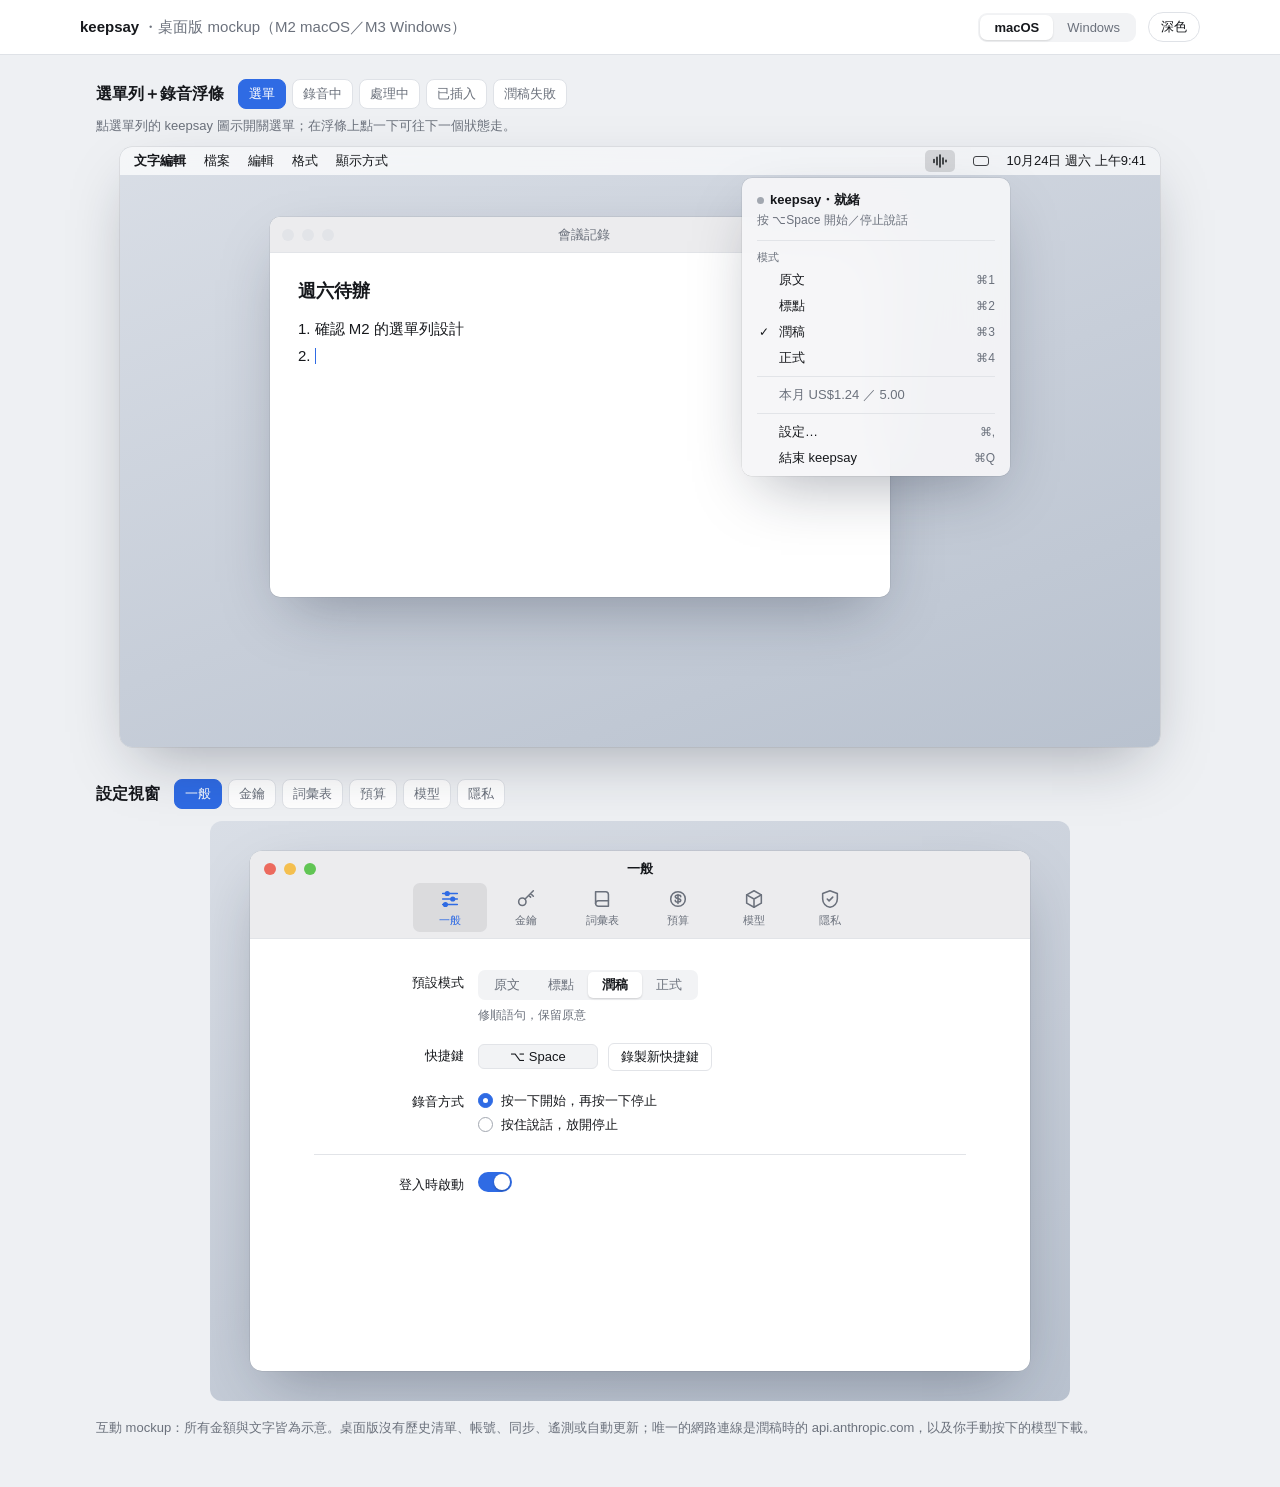
==== docs/mockups/desktop.html @ df668c46 "Add iOS and desktop UI mockups for UX review Self-contained HTML mockups (inline CSS/JS, no external" ====
<!doctype html>
<html lang="zh-Hant-TW">
<head>
<meta charset="utf-8">
<meta name="viewport" content="width=device-width, initial-scale=1">
<title>keepsay Desktop Mockup</title>
<style>
:root {
  --bg: #eef0f3;
  --chrome: #ffffff;
  --chrome-line: #dfe2e7;
  --text: #16181c;
  --muted: #6b717c;
  --faint: #a2a7b0;
  --accent: #2f6be4;
  --accent-soft: #e6eefc;
  --accent-ink: #ffffff;
  --wall: linear-gradient(160deg, #d9dee6 0%, #c7ced9 55%, #b9c2cf 100%);
  --win: #ffffff;
  --win-side: #f3f4f6;
  --win-bar: #ececee;
  --line: #e2e4e8;
  --field: #f2f3f5;
  --menu: rgba(246, 246, 248, .92);
  --hud: rgba(28, 28, 31, .86);
  --hud-ink: #ffffff;
  --shadow: 0 24px 60px -18px rgba(20, 30, 50, .35), 0 0 0 .5px rgba(0,0,0,.12);
  --taskbar: rgba(238, 240, 244, .92);
  color-scheme: light;
}
@media (prefers-color-scheme: dark) {
  :root:not([data-theme="light"]) {
    --bg: #0f1013; --chrome: #17181c; --chrome-line: #2a2c31; --text: #f1f2f4; --muted: #9298a2; --faint: #61666f;
    --accent: #5b8cf5; --accent-soft: #1c2a47; --accent-ink: #ffffff;
    --wall: linear-gradient(160deg, #2a2f38 0%, #1f232a 55%, #181b21 100%);
    --win: #1f2024; --win-side: #26272b; --win-bar: #2a2b30; --line: #34363c; --field: #2b2d32;
    --menu: rgba(40, 41, 46, .92); --hud: rgba(40, 41, 46, .9); --hud-ink: #ffffff;
    --shadow: 0 24px 60px -18px rgba(0,0,0,.8), 0 0 0 .5px rgba(255,255,255,.1);
    --taskbar: rgba(32, 33, 37, .92); color-scheme: dark;
  }
}
:root[data-theme="dark"] {
  --bg: #0f1013; --chrome: #17181c; --chrome-line: #2a2c31; --text: #f1f2f4; --muted: #9298a2; --faint: #61666f;
  --accent: #5b8cf5; --accent-soft: #1c2a47; --accent-ink: #ffffff;
  --wall: linear-gradient(160deg, #2a2f38 0%, #1f232a 55%, #181b21 100%);
  --win: #1f2024; --win-side: #26272b; --win-bar: #2a2b30; --line: #34363c; --field: #2b2d32;
  --menu: rgba(40, 41, 46, .92); --hud: rgba(40, 41, 46, .9); --hud-ink: #ffffff;
  --shadow: 0 24px 60px -18px rgba(0,0,0,.8), 0 0 0 .5px rgba(255,255,255,.1);
  --taskbar: rgba(32, 33, 37, .92); color-scheme: dark;
}
* { box-sizing: border-box; }
html, body { margin: 0; }
body {
  background: var(--bg); color: var(--text); overflow-x: hidden;
  font-family: -apple-system, BlinkMacSystemFont, "SF Pro Text", "PingFang TC", "Segoe UI Variable", "Segoe UI", "Microsoft JhengHei", "Noto Sans TC", sans-serif;
  -webkit-font-smoothing: antialiased;
}
button { font: inherit; color: inherit; cursor: pointer; }
input { font: inherit; color: inherit; }
.win-font, .win-font button, .win-font input { font-family: "Segoe UI Variable", "Segoe UI", "Microsoft JhengHei", "Noto Sans TC", system-ui, sans-serif; }

/* ---------- page chrome ---------- */
.pagebar { position: sticky; top: 0; z-index: 50; background: var(--chrome); border-bottom: 1px solid var(--chrome-line); padding: 12px 16px; }
.pagebar-top { display: flex; align-items: center; gap: 12px; max-width: 1120px; margin: 0 auto; }
.pagebar h1 { font-size: 15px; font-weight: 600; margin: 0; flex: 1; min-width: 0; }
.pagebar h1 span { color: var(--muted); font-weight: 400; }
@media (max-width: 640px) { .pagebar h1 span { display: none; } }
.pill-btn { border: 1px solid var(--chrome-line); background: transparent; border-radius: 999px; padding: 5px 12px; font-size: 13px; white-space: nowrap; }
.tabs { display: inline-flex; background: var(--field); border-radius: 9px; padding: 2px; }
.tabs button { border: 0; background: transparent; border-radius: 7px; padding: 5px 14px; font-size: 13px; color: var(--muted); }
.tabs button.on { background: var(--chrome); color: var(--text); font-weight: 600; box-shadow: 0 1px 2px rgba(0,0,0,.12); }

.section { max-width: 1120px; margin: 0 auto; padding: 24px 16px 8px; }
.sec-head { display: flex; flex-wrap: wrap; align-items: center; gap: 8px 14px; margin-bottom: 12px; }
.sec-head h2 { font-size: 16px; margin: 0; font-weight: 600; }
.sec-head p { margin: 0; color: var(--muted); font-size: 13px; flex-basis: 100%; }
.switcher { display: flex; flex-wrap: wrap; gap: 6px; }
.switcher button { border: 1px solid var(--chrome-line); background: var(--chrome); border-radius: 8px; padding: 5px 10px; font-size: 13px; color: var(--muted); }
.switcher button.on { background: var(--accent); border-color: var(--accent); color: var(--accent-ink); }

.fit { position: relative; margin: 0 auto; }
.fit > .frame { position: absolute; top: 0; left: 0; transform-origin: top left; border-radius: 12px; overflow: hidden; }
.platform { display: none; }
.platform.on { display: block; }
.footnote { max-width: 1120px; margin: 8px auto 48px; padding: 0 16px; color: var(--muted); font-size: 13px; line-height: 1.7; }

/* ---------- desktop scene ---------- */
.scene { width: 1040px; height: 600px; background: var(--wall); position: relative; box-shadow: var(--shadow); }
.menubar {
  height: 28px; display: flex; align-items: center; padding: 0 14px; gap: 18px; font-size: 13px;
  background: color-mix(in srgb, var(--win) 72%, transparent); backdrop-filter: blur(20px);
}
.menubar b { font-weight: 600; }
.menubar .spacer { flex: 1; }
.mb-icon { display: grid; place-items: center; width: 30px; height: 22px; border-radius: 5px; border: 0; background: transparent; padding: 0; }
.mb-icon.on { background: color-mix(in srgb, var(--text) 14%, transparent); }
.mb-icon.live, .tray .ti.live { color: var(--accent); }
.mb-icon svg { width: 18px; height: 18px; }
.mb-glyph { width: 16px; height: 10px; border: 1.5px solid var(--text); border-radius: 3px; opacity: .8; }

.appwin {
  position: absolute; background: var(--win); border-radius: 10px; box-shadow: var(--shadow); overflow: hidden;
}
.titlebar { height: 36px; display: flex; align-items: center; padding: 0 12px; gap: 8px; background: var(--win-bar); font-size: 13px; color: var(--muted); border-bottom: 1px solid var(--line); }
.lights { display: flex; gap: 8px; }
.lights i { width: 12px; height: 12px; border-radius: 6px; background: var(--line); display: block; }
.doc { padding: 22px 28px; font-size: 15px; line-height: 1.8; }
.doc h4 { margin: 0 0 8px; font-size: 18px; }
.ins { background: var(--accent-soft); border-radius: 3px; transition: background 1.5s; }
.caret { display: inline-block; width: 1.5px; height: 1.1em; background: var(--accent); vertical-align: -3px; animation: blink 1s steps(1) infinite; }
@keyframes blink { 50% { opacity: 0; } }

.menu {
  position: absolute; width: 268px; background: var(--menu); backdrop-filter: blur(30px); border-radius: 10px; padding: 5px;
  box-shadow: var(--shadow); font-size: 13px; z-index: 5;
}
.menu .mi { display: flex; align-items: center; gap: 8px; padding: 0 10px; height: 26px; border-radius: 5px; border: 0; background: transparent; width: 100%; text-align: left; font-size: 13px; }
.menu button.mi:hover { background: var(--accent); color: var(--accent-ink); }
.menu button.mi:hover .kbd, .menu button.mi:hover .check { color: var(--accent-ink); }
.menu .mi .grow { flex: 1; }
.menu .kbd { color: var(--muted); font-size: 12px; }
.menu .check { width: 14px; color: var(--text); font-size: 12px; text-align: center; }
.menu .sep { height: 1px; background: var(--line); margin: 5px 10px; }
.menu .head { padding: 8px 10px 6px; }
.menu .head .t { font-weight: 600; font-size: 13px; display: flex; align-items: center; gap: 6px; }
.menu .head .s { color: var(--muted); font-size: 12px; margin-top: 3px; }
.menu .label { color: var(--muted); font-size: 11px; padding: 4px 10px 2px; }
.dot { width: 7px; height: 7px; border-radius: 4px; background: var(--faint); display: inline-block; }
.dot.on { background: var(--accent); }
.menu .muted { color: var(--muted); }

/* HUD overlay */
.hud {
  position: absolute; left: 50%; transform: translateX(-50%); display: flex; align-items: center; gap: 12px;
  background: var(--hud); color: var(--hud-ink); backdrop-filter: blur(24px); height: 48px; padding: 0 20px 0 16px;
  border-radius: 24px; font-size: 14px; white-space: nowrap; box-shadow: 0 12px 30px -8px rgba(0,0,0,.45); z-index: 6;
}
.hud.win { border-radius: 8px; height: 52px; background: var(--menu); color: var(--text); border: 1px solid var(--line); }
.hud .bars { display: flex; gap: 3px; align-items: center; height: 22px; }
.hud .bars i { width: 3px; border-radius: 2px; background: var(--accent); height: 6px; transition: height .09s; }
.hud .t { font-variant-numeric: tabular-nums; opacity: .75; }
.hud .k { font-size: 12px; opacity: .6; border-left: 1px solid currentColor; padding-left: 12px; margin-left: 2px; border-color: color-mix(in srgb, currentColor 30%, transparent); }
.spin { width: 16px; height: 16px; border-radius: 50%; border: 2px solid color-mix(in srgb, currentColor 25%, transparent); border-top-color: var(--accent); animation: spin .8s linear infinite; }
@keyframes spin { to { transform: rotate(360deg); } }
.okc { width: 20px; height: 20px; border-radius: 10px; background: var(--accent); color: #fff; display: grid; place-items: center; }
.okc svg { width: 12px; height: 12px; }
.okc.warn { background: #8a8f98; }
.recdot { width: 10px; height: 10px; border-radius: 5px; background: var(--accent); animation: pulse 1.2s infinite; }
@keyframes pulse { 50% { opacity: .35; } }

/* Windows taskbar */
.taskbar {
  position: absolute; left: 0; right: 0; bottom: 0; height: 48px; background: var(--taskbar); backdrop-filter: blur(30px);
  border-top: 1px solid var(--line); display: flex; align-items: center; padding: 0 10px; font-size: 12px;
}
.tb-center { position: absolute; left: 50%; transform: translateX(-50%); display: flex; gap: 6px; }
.tb-center i { width: 36px; height: 36px; border-radius: 6px; display: grid; place-items: center; }
.tb-center i::after { content: ""; width: 22px; height: 22px; border-radius: 5px; background: color-mix(in srgb, var(--text) 18%, transparent); }
.tb-center i.active { background: color-mix(in srgb, var(--text) 7%, transparent); }
.tray { margin-left: auto; display: flex; align-items: center; gap: 2px; }
.tray .ti { height: 36px; min-width: 30px; padding: 0 6px; border-radius: 5px; display: grid; place-items: center; border: 0; background: transparent; }
.tray .ti.on { background: color-mix(in srgb, var(--text) 9%, transparent); }
.tray .ti svg { width: 16px; height: 16px; }
.tray .clock { text-align: right; line-height: 1.35; padding: 0 8px; font-size: 12px; }
.menu.win { border-radius: 8px; padding: 4px; border: 1px solid var(--line); width: 272px; }
.menu.win .mi { height: 32px; border-radius: 4px; padding: 0 12px; }
.menu.win button.mi:hover { background: color-mix(in srgb, var(--text) 7%, transparent); color: var(--text); }
.menu.win button.mi:hover .kbd { color: var(--muted); }
.menu.win button.mi:hover .check { color: var(--text); }

/* ---------- settings windows ---------- */
.backdrop { width: 860px; height: 580px; background: var(--wall); position: relative; display: grid; place-items: center; }
.setwin { width: 780px; height: 520px; background: var(--win); border-radius: 12px; box-shadow: var(--shadow); overflow: hidden; display: flex; flex-direction: column; position: relative; }
.mac-toolbar { background: var(--win-bar); border-bottom: 1px solid var(--line); padding: 10px 14px 6px; }
.mac-toolbar .top { display: flex; align-items: center; height: 16px; }
.mac-toolbar .top .ttl { flex: 1; text-align: center; font-size: 13px; font-weight: 600; margin-right: 52px; }
.mac-tabs { display: flex; justify-content: center; gap: 2px; margin-top: 6px; }
.mac-tabs button { border: 0; background: transparent; border-radius: 7px; width: 74px; padding: 5px 0 4px; display: flex; flex-direction: column; align-items: center; gap: 3px; font-size: 11px; color: var(--muted); }
.mac-tabs button svg { width: 22px; height: 22px; }
.mac-tabs button.on { background: color-mix(in srgb, var(--text) 8%, transparent); color: var(--accent); }
.pane { flex: 1; overflow: auto; padding: 22px 64px 24px; font-size: 13px; }
.form-row { display: grid; grid-template-columns: 150px 1fr; gap: 14px; align-items: start; padding: 9px 0; }
.form-row > .lbl { text-align: right; color: var(--text); padding-top: 4px; }
.form-row .help { color: var(--muted); font-size: 12px; margin-top: 6px; line-height: 1.55; }
.hr { height: 1px; background: var(--line); margin: 8px 0; }
.seg { display: inline-flex; background: var(--field); border-radius: 7px; padding: 2px; }
.seg button { border: 0; background: transparent; border-radius: 5px; padding: 4px 14px; font-size: 13px; color: var(--muted); }
.seg button.on { background: var(--win); color: var(--text); font-weight: 600; box-shadow: 0 1px 2px rgba(0,0,0,.15); }
.keycap { display: inline-flex; align-items: center; gap: 6px; border: 1px solid var(--line); background: var(--field); border-radius: 6px; padding: 4px 10px; font-size: 13px; min-width: 120px; justify-content: center; }
.radio-line { display: flex; align-items: center; gap: 8px; padding: 3px 0; cursor: pointer; }
.rd { width: 15px; height: 15px; border-radius: 8px; border: 1.5px solid var(--faint); display: grid; place-items: center; flex: none; }
.rd.on { border-color: var(--accent); background: var(--accent); }
.rd.on::after { content: ""; width: 5px; height: 5px; border-radius: 3px; background: #fff; }
.tgl { width: 34px; height: 20px; border-radius: 10px; background: var(--line); position: relative; border: 0; padding: 0; flex: none; }
.tgl::after { content: ""; position: absolute; top: 2px; left: 2px; width: 16px; height: 16px; border-radius: 8px; background: #fff; box-shadow: 0 1px 2px rgba(0,0,0,.25); transition: left .15s; }
.tgl.on { background: var(--accent); }
.tgl.on::after { left: 16px; }
.btn { border: 1px solid var(--line); background: var(--win); border-radius: 6px; padding: 4px 12px; font-size: 13px; min-height: 26px; }
.btn.primary { background: var(--accent); border-color: var(--accent); color: var(--accent-ink); }
.btn[disabled] { opacity: .45; cursor: default; }
.fp { font-family: ui-monospace, "SF Mono", Menlo, Consolas, monospace; background: var(--field); padding: 3px 8px; border-radius: 5px; font-size: 13px; }
.box { border: 1px solid var(--line); border-radius: 8px; overflow: hidden; }
.box .r { display: flex; align-items: center; gap: 10px; padding: 0 12px; min-height: 34px; border-bottom: 1px solid var(--line); }
.box .r:last-child { border-bottom: 0; }
.box .r .grow { flex: 1; min-width: 0; }
.box .r .sub { color: var(--muted); font-size: 11px; }
.box .r.sel { background: var(--accent-soft); }
.box-tools { display: flex; border: 1px solid var(--line); border-top: 0; border-radius: 0 0 8px 8px; margin-top: -1px; }
.box-tools button { border: 0; border-right: 1px solid var(--line); background: transparent; width: 28px; height: 24px; font-size: 15px; color: var(--muted); }
.box-tools input { flex: 1; border: 0; background: transparent; outline: 0; padding: 0 10px; font-size: 13px; min-width: 0; }
.securefield { display: flex; align-items: center; gap: 8px; border: 1px solid var(--line); border-radius: 6px; padding: 0 8px; height: 28px; background: var(--win); width: 300px; }
.securefield:focus-within { border-color: var(--accent); box-shadow: 0 0 0 3px color-mix(in srgb, var(--accent) 25%, transparent); }
.securefield input { border: 0; outline: 0; background: transparent; flex: 1; min-width: 0; font-size: 13px; letter-spacing: 1.5px; }
.securefield input::placeholder { letter-spacing: 0; color: var(--faint); }
.securefield svg { width: 14px; height: 14px; color: var(--faint); }
.num { width: 80px; border: 1px solid var(--line); border-radius: 6px; padding: 3px 8px; background: var(--win); text-align: right; font-size: 13px; font-variant-numeric: tabular-nums; outline: 0; }
.ubar { height: 8px; background: var(--field); border-radius: 4px; position: relative; width: 320px; margin: 6px 0 4px; }
.ubar i { position: absolute; inset: 0 auto 0 0; background: var(--accent); border-radius: 4px; }
.ubar b { position: absolute; top: -3px; bottom: -3px; width: 2px; background: var(--muted); }
.tag { display: inline-block; font-size: 11px; color: var(--accent); background: var(--accent-soft); padding: 2px 6px; border-radius: 4px; margin-left: 6px; }
.perm { display: inline-flex; align-items: center; gap: 6px; }
.privacy-card { border: 1px dashed var(--line); border-radius: 10px; padding: 14px 16px; margin-top: 6px; }
.privacy-card .p1 { font-weight: 600; font-size: 14px; }
.privacy-card .p2 { color: var(--muted); font-size: 12px; margin-top: 6px; line-height: 1.6; }
details.guide summary { cursor: pointer; color: var(--accent); font-size: 12px; margin-top: 8px; }
details.guide ol { margin: 6px 0 0; padding-left: 18px; color: var(--muted); font-size: 12px; line-height: 1.7; }
details.guide b { color: var(--text); font-weight: 600; }

/* Windows settings */
.win-titlebar { height: 40px; display: flex; align-items: center; padding-left: 14px; font-size: 12px; gap: 10px; background: var(--win-side); }
.win-titlebar .grow { flex: 1; }
.win-titlebar .caps { display: flex; }
.win-titlebar .caps span { width: 46px; height: 40px; display: grid; place-items: center; font-size: 13px; color: var(--muted); }
.win-body { flex: 1; display: flex; min-height: 0; background: var(--win-side); }
.win-nav { width: 200px; padding: 8px 6px; }
.win-nav button { display: flex; align-items: center; gap: 12px; width: 100%; border: 0; background: transparent; border-radius: 5px; height: 36px; padding: 0 12px; font-size: 14px; position: relative; text-align: left; }
.win-nav button svg { width: 16px; height: 16px; color: var(--muted); }
.win-nav button.on { background: color-mix(in srgb, var(--text) 7%, transparent); }
.win-nav button.on::before { content: ""; position: absolute; left: 0; top: 10px; bottom: 10px; width: 3px; border-radius: 2px; background: var(--accent); }
.win-content { flex: 1; overflow: auto; padding: 8px 24px 24px 12px; }
.win-content h3 { font-size: 26px; font-weight: 600; margin: 4px 0 16px; letter-spacing: -.3px; }
.card { background: var(--win); border: 1px solid var(--line); border-radius: 6px; padding: 12px 16px; display: flex; align-items: center; gap: 14px; margin-bottom: 4px; font-size: 14px; min-height: 60px; }
.card .grow { flex: 1; min-width: 0; }
.card .sub { color: var(--muted); font-size: 12px; margin-top: 2px; line-height: 1.5; }
.card.col { display: block; }
.win-font .btn { border-radius: 4px; min-height: 32px; padding: 4px 14px; font-size: 14px; }
.win-font .seg { border-radius: 4px; }
.webview-tag { display: inline-block; font-size: 11px; color: var(--muted); border: 1px solid var(--line); border-radius: 4px; padding: 1px 6px; margin-left: 8px; vertical-align: 3px; font-weight: 400; letter-spacing: 0; }

/* Native Win32 dialog — deliberately not themed by the page */
.native-layer { position: absolute; inset: 0; background: rgba(0,0,0,.4); display: none; place-items: center; z-index: 20; }
.native-layer.on { display: grid; }
.native-wrap { position: relative; }
.native-callout {
  position: absolute; left: 50%; top: calc(100% + 14px); transform: translateX(-50%); white-space: nowrap;
  background: #fff7d6; color: #5a4a00; border: 1.5px dashed #b08d00; border-radius: 6px; font-size: 12px; font-weight: 600; padding: 4px 10px;
  font-family: "Segoe UI", "Microsoft JhengHei", sans-serif;
}
.w32 {
  width: 380px; background: #f0f0f0; color: #000; border: 1px solid #8a8a8a; box-shadow: 0 8px 28px rgba(0,0,0,.4);
  font-family: "Segoe UI", "Microsoft JhengHei", Tahoma, sans-serif; font-size: 12px; color-scheme: light;
}
.w32 .cap { height: 30px; background: #fff; display: flex; align-items: center; padding-left: 10px; gap: 8px; border-bottom: 1px solid #dcdcdc; }
.w32 .cap .ico { width: 14px; height: 14px; background: #2f6be4; border-radius: 2px; }
.w32 .cap .grow { flex: 1; }
.w32 .cap .x { width: 44px; height: 30px; display: grid; place-items: center; font-size: 13px; }
.w32 .body { padding: 16px 16px 12px; }
.w32 .body p { margin: 0 0 8px; line-height: 1.5; }
.w32 input {
  width: 100%; height: 23px; border: 1px solid #7a7a7a; background: #fff; padding: 0 4px; font-size: 13px; outline: 0; color: #000;
  font-family: inherit; letter-spacing: 1px;
}
.w32 input:focus { border-color: #0078d7; }
.w32 .small { color: #444; margin-top: 8px; line-height: 1.5; }
.w32 .foot { display: flex; justify-content: flex-end; gap: 8px; padding: 10px 16px 14px; }
.w32 .foot button { min-width: 75px; height: 23px; background: #e1e1e1; border: 1px solid #adadad; font-size: 12px; font-family: inherit; color: #000; }
.w32 .foot button.def { border: 2px solid #0078d7; }
.w32 .foot button[disabled] { color: #8a8a8a; }
</style>
</head>
<body>

<header class="pagebar">
  <div class="pagebar-top">
    <h1>keepsay <span>・桌面版 mockup（M2 macOS／M3 Windows）</span></h1>
    <div class="tabs" id="platTabs"><button data-plat="mac" class="on">macOS</button><button data-plat="win">Windows</button></div>
    <button class="pill-btn" id="themeBtn" type="button">深色</button>
  </div>
</header>

<!-- ======================= macOS ======================= -->
<div class="platform on" id="plat-mac">
  <section class="section">
    <div class="sec-head">
      <h2>選單列＋錄音浮條</h2>
      <div class="switcher" data-scene-for="mac">
        <button data-scene="menu">選單</button><button data-scene="rec">錄音中</button><button data-scene="proc">處理中</button><button data-scene="ins">已插入</button><button data-scene="fb">潤稿失敗</button>
      </div>
      <p>點選單列的 keepsay 圖示開關選單；在浮條上點一下可往下一個狀態走。</p>
    </div>
    <div class="fit" data-w="1040" data-h="600">
      <div class="frame scene" id="mac-scene">
        <div class="menubar">
          <b>文字編輯</b><span>檔案</span><span>編輯</span><span>格式</span><span>顯示方式</span>
          <span class="spacer"></span>
          <button class="mb-icon on" id="mac-icon" aria-label="keepsay"></button>
          <span class="mb-glyph"></span>
          <span>10月24日 週六 上午9:41</span>
        </div>
        <div class="appwin" style="left:150px;top:70px;width:620px;height:380px">
          <div class="titlebar"><span class="lights"><i></i><i></i><i></i></span><span style="flex:1;text-align:center;margin-right:52px">會議記錄</span></div>
          <div class="doc" id="mac-doc"></div>
        </div>
        <div id="mac-menu-slot"></div>
        <div id="mac-hud-slot"></div>
      </div>
    </div>
  </section>

  <section class="section">
    <div class="sec-head">
      <h2>設定視窗</h2>
      <div class="switcher" data-pane-for="mac"></div>
    </div>
    <div class="fit" data-w="860" data-h="580">
      <div class="frame backdrop">
        <div class="setwin">
          <div class="mac-toolbar">
            <div class="top"><span class="lights"><i style="background:#ec6a5e"></i><i style="background:#f4bf4f"></i><i style="background:#61c554"></i></span><span class="ttl" id="mac-pane-title">一般</span></div>
            <div class="mac-tabs" id="mac-tabs"></div>
          </div>
          <div class="pane" id="mac-pane"></div>
        </div>
      </div>
    </div>
  </section>
</div>

<!-- ======================= Windows ======================= -->
<div class="platform win-font" id="plat-win">
  <section class="section">
    <div class="sec-head">
      <h2>系統匣＋錄音浮條（Win11）</h2>
      <div class="switcher" data-scene-for="win">
        <button data-scene="menu">選單</button><button data-scene="rec">錄音中</button><button data-scene="proc">處理中</button><button data-scene="ins">已插入</button><button data-scene="fb">潤稿失敗</button>
      </div>
      <p>點系統匣的 keepsay 圖示開關選單；在浮條上點一下可往下一個狀態走。</p>
    </div>
    <div class="fit" data-w="1040" data-h="600">
      <div class="frame scene" id="win-scene">
        <div class="appwin" style="left:170px;top:40px;width:640px;height:400px;border-radius:8px">
          <div class="titlebar" style="background:var(--win-side)"><span style="flex:1">會議記錄.txt － 記事本</span><span style="letter-spacing:22px">─ □ ✕</span></div>
          <div class="doc" id="win-doc"></div>
        </div>
        <div id="win-menu-slot"></div>
        <div id="win-hud-slot"></div>
        <div class="taskbar">
          <div class="tb-center"><i></i><i></i><i class="active"></i><i></i><i></i></div>
          <div class="tray">
            <span class="ti">⌃</span>
            <button class="ti on" id="win-icon" aria-label="keepsay"></button>
            <span class="ti"><span class="mb-glyph" style="width:14px;height:9px"></span></span>
            <span class="clock">上午 09:41<br>2026/10/24</span>
          </div>
        </div>
      </div>
    </div>
  </section>

  <section class="section">
    <div class="sec-head">
      <h2>設定視窗</h2>
      <div class="switcher" data-pane-for="win"></div>
      <p>設定頁本身是 WebView。金鑰輸入改由原生 Win32 對話框處理（到「金鑰」頁按「更換…」）。</p>
    </div>
    <div class="fit" data-w="860" data-h="580">
      <div class="frame backdrop">
        <div class="setwin" style="border-radius:8px">
          <div class="win-titlebar"><span class="okc" style="width:16px;height:16px;border-radius:4px"></span><span class="grow">keepsay 設定</span><span class="caps"><span>─</span><span>□</span><span>✕</span></span></div>
          <div class="win-body">
            <nav class="win-nav" id="win-nav"></nav>
            <div class="win-content" id="win-pane"></div>
          </div>
          <div class="native-layer" id="native-layer">
            <div class="native-wrap">
              <div class="native-callout">原生對話框（金鑰不進 WebView）</div>
              <div class="w32" role="dialog" aria-label="keepsay — 輸入 API 金鑰">
                <div class="cap"><span class="ico"></span><span class="grow">keepsay — 輸入 API 金鑰</span><span class="x" id="w32-x">✕</span></div>
                <div class="body">
                  <p>請貼上你的 Claude API 金鑰：</p>
                  <input type="password" id="w32-input" autocomplete="off" spellcheck="false">
                  <div class="small">金鑰會存入 Windows 認證管理員（DPAPI）。<br>儲存後只顯示末四碼，無法再查看。</div>
                </div>
                <div class="foot"><button class="def" id="w32-ok" disabled>確定</button><button id="w32-cancel">取消</button></div>
              </div>
            </div>
          </div>
        </div>
      </div>
    </div>
  </section>
</div>

<p class="footnote">互動 mockup：所有金額與文字皆為示意。桌面版沒有歷史清單、帳號、同步、遙測或自動更新；唯一的網路連線是潤稿時的 api.anthropic.com，以及你手動按下的模型下載。</p>

<script>
(function () {
  var $ = function (s, r) { return (r || document).querySelector(s); };
  var $$ = function (s, r) { return Array.prototype.slice.call((r || document).querySelectorAll(s)); };
  function esc(s) { return String(s).replace(/[&<>"']/g, function (c) { return { '&': '&amp;', '<': '&lt;', '>': '&gt;', '"': '&quot;', "'": '&#39;' }[c]; }); }

  /* ---- theme ---- */
  var root = document.documentElement, themeBtn = $('#themeBtn');
  function isDark() { var t = root.getAttribute('data-theme'); if (t) return t === 'dark'; return matchMedia('(prefers-color-scheme: dark)').matches; }
  function syncTheme() { themeBtn.textContent = isDark() ? '淺色' : '深色'; }
  themeBtn.onclick = function () { root.setAttribute('data-theme', isDark() ? 'light' : 'dark'); syncTheme(); };
  syncTheme();

  /* ---- fit frames ---- */
  function fitAll() {
    $$('.platform.on .fit').forEach(function (f) {
      var w = +f.dataset.w, h = +f.dataset.h;
      var cs = getComputedStyle(f.parentElement);
      var avail = f.parentElement.clientWidth - parseFloat(cs.paddingLeft) - parseFloat(cs.paddingRight);
      var s = Math.min(1, avail / w);
      f.style.width = (w * s) + 'px'; f.style.height = (h * s) + 'px';
      f.firstElementChild.style.transform = 'scale(' + s + ')';
    });
  }
  addEventListener('resize', fitAll);

  /* ---- platform tabs ---- */
  $('#platTabs').onclick = function (e) {
    var b = e.target.closest('button'); if (!b) return;
    $$('#platTabs button').forEach(function (x) { x.classList.toggle('on', x === b); });
    $$('.platform').forEach(function (p) { p.classList.toggle('on', p.id === 'plat-' + b.dataset.plat); });
    fitAll();
  };

  /* ---- shared state ---- */
  var MODES = [['raw', '原文'], ['light', '標點'], ['polish', '潤稿'], ['formal', '正式']];
  var MODE_DESC = { raw: '只轉寫，不連網', light: '補標點、分段，不改字', polish: '修順語句，保留原意', formal: '改成正式書面語' };
  var S = {
    mode: 'polish', hasKey: true, fp: 'a1B2', toggle: true,
    glossary: ['keepsay', 'Kevin', 'TestFlight', 'Claude', 'WebView'], gSel: -1,
    model: 'small',
    models: [
      { id: 'base', name: 'Whisper base', size: '142 MB', note: '最快', have: false },
      { id: 'small', name: 'Whisper small', size: '466 MB', note: '建議', have: true },
      { id: 'turbo', name: 'Whisper large-v3-turbo', size: '1.6 GB', note: '最準', have: false }
    ],
    mic: true, ax: false, macEdit: false
  };
  var SHORT = { mac: '⌥Space', win: 'Ctrl+Alt+Space' };
  var RAW = '明天下午三點跟 kevin 開會 討論 keep say 的 ios 鍵盤擴充 嗯 記得先準備 test flight 的版本';
  var POL = '明天下午三點跟 Kevin 開會，討論 keepsay 的 iOS 鍵盤擴充，記得先準備 TestFlight 的版本。';
  function modeName(m) { return MODES.filter(function (x) { return x[0] === m; })[0][1]; }

  var WAVE = '<svg viewBox="0 0 24 24" fill="none" stroke="currentColor" stroke-width="2" stroke-linecap="round"><path d="M4 10v4M8 7v10M12 4v16M16 8v8M20 11v2"/></svg>';
  var CHECK = '<svg viewBox="0 0 24 24" fill="none" stroke="currentColor" stroke-width="3.5" stroke-linecap="round" stroke-linejoin="round"><path d="M5 12l5 5 9-10"/></svg>';
  $('#mac-icon').innerHTML = WAVE; $('#win-icon').innerHTML = WAVE;

  /* ---- scenes (menu + overlay) ---- */
  var scene = { mac: 'menu', win: 'menu' }, menuOpen = { mac: true, win: true }, timers = { mac: [], win: [] };
  function clear(p) { timers[p].forEach(function (t) { clearInterval(t); clearTimeout(t); }); timers[p] = []; }

  function menuHTML(p) {
    var status = { menu: '就緒', rec: '錄音中', proc: '處理中', ins: '就緒', fb: '就緒' }[scene[p]];
    var h = '<div class="head"><div class="t"><span class="dot' + (scene[p] === 'rec' ? ' on' : '') + '"></span>keepsay・' + status + '</div>' +
      '<div class="s">按 ' + SHORT[p] + ' 開始／停止說話</div></div><div class="sep"></div><div class="label">模式</div>';
    MODES.forEach(function (m, i) {
      var dis = !S.hasKey && m[0] !== 'raw';
      h += '<button class="mi" data-mode="' + m[0] + '"' + (dis ? ' disabled style="opacity:.4"' : '') + '><span class="check">' + (S.mode === m[0] ? '✓' : '') + '</span><span class="grow">' + m[1] + '</span><span class="kbd">' + (p === 'mac' ? '⌘' + (i + 1) : '') + '</span></button>';
    });
    h += '<div class="sep"></div>';
    h += '<div class="mi muted"><span class="check"></span><span class="grow">' + (S.hasKey ? '本月 US$1.24 ／ 5.00' : '未設定金鑰・只用原文') + '</span></div>';
    h += '<div class="sep"></div>';
    h += '<button class="mi" data-act="settings"><span class="check"></span><span class="grow">設定…</span><span class="kbd">' + (p === 'mac' ? '⌘,' : '') + '</span></button>';
    h += '<button class="mi" data-act="quit"><span class="check"></span><span class="grow">結束 keepsay</span><span class="kbd">' + (p === 'mac' ? '⌘Q' : '') + '</span></button>';
    return h;
  }

  function hudHTML(p) {
    var s = scene[p], k = '<span class="k">' + SHORT[p] + ' 停止</span>';
    if (s === 'rec') {
      var bars = ''; for (var i = 0; i < 12; i++) bars += '<i></i>';
      return '<span class="recdot"></span><span class="bars">' + bars + '</span><span class="t" data-t>0:00</span>' + k;
    }
    if (s === 'proc') return '<span class="spin"></span><span data-ph>轉寫中…</span>';
    if (s === 'ins') return '<span class="okc">' + CHECK + '</span><span>已插入・' + modeName(S.mode) + '</span>';
    if (s === 'fb') return '<span class="okc warn"><b style="font-size:12px">!</b></span><span>潤稿失敗，已插入原文</span><span class="k">連線逾時</span>';
    return '';
  }

  function docHTML(p) {
    var s = scene[p], ins = '';
    if (s === 'ins') ins = '<span class="ins">' + esc(S.mode === 'raw' ? RAW : POL) + '</span>';
    if (s === 'fb') ins = '<span class="ins">' + esc(RAW) + '</span>';
    return '<h4>週六待辦</h4>1. 確認 M2 的選單列設計<br>2. ' + ins + '<span class="caret"></span>';
  }

  function renderScene(p) {
    clear(p);
    var sc = $('#' + p + '-scene');
    $('#' + p + '-doc').innerHTML = docHTML(p);
    $$('[data-scene-for="' + p + '"] button').forEach(function (b) { b.classList.toggle('on', b.dataset.scene === scene[p]); });
    // menu
    var ms = $('#' + p + '-menu-slot');
    var showMenu = menuOpen[p];
    $('#' + p + '-icon').classList.toggle('on', showMenu);
    $('#' + p + '-icon').classList.toggle('live', scene[p] === 'rec' || scene[p] === 'proc');
    if (showMenu) {
      ms.innerHTML = '<div class="menu' + (p === 'win' ? ' win' : '') + '" style="' +
        (p === 'mac' ? 'right:150px;top:31px' : 'right:70px;bottom:56px') + '">' + menuHTML(p) + '</div>';
    } else ms.innerHTML = '';
    // hud
    var hs = $('#' + p + '-hud-slot');
    var hh = hudHTML(p);
    hs.innerHTML = hh ? '<div class="hud' + (p === 'win' ? ' win' : '') + '" data-hud style="bottom:' + (p === 'mac' ? '40px' : '64px') + ';cursor:pointer">' + hh + '</div>' : '';
    var hud = $('[data-hud]', hs);
    if (scene[p] === 'rec') {
      var start = Date.now(), bars = $$('.bars i', hud);
      timers[p].push(setInterval(function () {
        bars.forEach(function (b, i) { var c = 1 - Math.abs(i - 5.5) / 7; b.style.height = Math.max(4, Math.round((Math.random() * .7 + .3) * 22 * c)) + 'px'; });
        var sec = Math.floor((Date.now() - start) / 1000); $('[data-t]', hud).textContent = Math.floor(sec / 60) + ':' + ('0' + sec % 60).slice(-2);
      }, 110));
    }
    if (scene[p] === 'proc') {
      var raw = S.mode === 'raw' || !S.hasKey;
      timers[p].push(setTimeout(function () {
        if (raw) { go(p, 'ins'); return; }
        $('[data-ph]', hud).textContent = '潤稿中…';
        timers[p].push(setTimeout(function () { go(p, 'ins'); }, 1200));
      }, 1000));
    }
    if (scene[p] === 'ins' || scene[p] === 'fb') {
      timers[p].push(setTimeout(function () { var i = $('.ins', sc); if (i) i.style.background = 'transparent'; }, 1400));
    }
  }
  function go(p, s) {
    scene[p] = s;
    if (s === 'menu') menuOpen[p] = true;
    else if (s === 'rec') menuOpen[p] = false;
    renderScene(p);
  }
  var NEXT = { rec: 'proc', proc: 'ins', ins: 'rec', fb: 'rec', menu: 'rec' };
  ['mac', 'win'].forEach(function (p) {
    $('[data-scene-for="' + p + '"]').onclick = function (e) { var b = e.target.closest('button'); if (b) go(p, b.dataset.scene); };
    $('#' + p + '-icon').onclick = function () { menuOpen[p] = !menuOpen[p]; renderScene(p); };
    $('#' + p + '-scene').addEventListener('click', function (e) {
      if (e.target.closest('[data-hud]')) { go(p, NEXT[scene[p]]); return; }
      var mi = e.target.closest('.menu [data-mode]');
      if (mi && !mi.disabled) { S.mode = mi.dataset.mode; renderAll(); return; }
      var act = e.target.closest('.menu [data-act]');
      if (act && act.dataset.act === 'settings') {
        menuOpen[p] = false; renderScene(p);
        $('#plat-' + p + ' .setwin').scrollIntoView({ behavior: 'smooth', block: 'center' });
      }
      if (act && act.dataset.act === 'quit') { menuOpen[p] = false; renderScene(p); }
    });
  });
  addEventListener('keydown', function (e) {
    if (e.altKey && e.code === 'Space') {
      e.preventDefault();
      var p = $('#plat-mac').classList.contains('on') ? 'mac' : 'win';
      go(p, scene[p] === 'rec' ? 'proc' : 'rec');
    }
  });

  /* ---- settings panes ---- */
  var ICONS = {
    general: '<path d="M4 6h16M4 12h16M4 18h16"/><circle cx="9" cy="6" r="2" fill="currentColor"/><circle cx="15" cy="12" r="2" fill="currentColor"/><circle cx="7" cy="18" r="2" fill="currentColor"/>',
    key: '<circle cx="8" cy="15" r="4"/><path d="M11 12l9-9M17 6l3 3M15 8l2 2"/>',
    glossary: '<path d="M5 4h11a3 3 0 0 1 3 3v13H8a3 3 0 0 1-3-3z"/><path d="M5 17a3 3 0 0 1 3-3h11"/>',
    budget: '<circle cx="12" cy="12" r="8"/><path d="M12 7v10M15 9.5c0-1-1.3-1.8-3-1.8s-3 .8-3 1.9 1.3 1.6 3 1.9 3 .9 3 1.9-1.3 1.9-3 1.9-3-.8-3-1.8"/>',
    model: '<path d="M12 3l8 4.5v9L12 21l-8-4.5v-9z"/><path d="M4 7.5l8 4.5 8-4.5M12 12v9"/>',
    privacy: '<path d="M12 3l8 3v6c0 4.5-3.4 8.3-8 9-4.6-.7-8-4.5-8-9V6z"/><path d="M9 12l2 2 4-4"/>'
  };
  var PANES = [['general', '一般'], ['key', '金鑰'], ['glossary', '詞彙表'], ['budget', '預算'], ['model', '模型'], ['privacy', '隱私']];
  var pane = { mac: 'general', win: 'general' };
  function icon(n) { return '<svg viewBox="0 0 24 24" fill="none" stroke="currentColor" stroke-width="1.7" stroke-linecap="round" stroke-linejoin="round">' + ICONS[n] + '</svg>'; }
  function seg(attr) {
    return '<div class="seg">' + MODES.map(function (m) {
      var dis = !S.hasKey && m[0] !== 'raw';
      return '<button ' + attr + '="' + m[0] + '" class="' + (S.mode === m[0] ? 'on' : '') + '"' + (dis ? ' disabled style="opacity:.4"' : '') + '>' + m[1] + '</button>';
    }).join('') + '</div>';
  }
  var GUIDE = '<details class="guide"><summary>安全建議</summary><ol>' +
    '<li><b>開專用 workspace</b>，只給 keepsay 用。</li><li><b>不綁付款方式</b>、<b>關閉自動儲值</b>。</li>' +
    '<li>在 Console <b>設定花費上限</b>。</li><li><b>撤銷</b>：Console → API Keys → 停用或刪除。</li></ol></details>';

  /* macOS pane bodies (form layout) */
  function macPane(id) {
    if (id === 'general') return '' +
      row('預設模式', seg('data-setmode') + '<div class="help">' + MODE_DESC[S.mode] + '</div>') +
      row('快捷鍵', '<span class="keycap">⌥ Space</span> <button class="btn" style="margin-left:6px">錄製新快捷鍵</button>') +
      row('錄音方式', radio('toggle', true, '按一下開始，再按一下停止') + radio('toggle', false, '按住說話，放開停止')) +
      '<div class="hr"></div>' +
      row('登入時啟動', '<button class="tgl on" data-tgl></button>');
    if (id === 'key') {
      var body;
      if (S.macEdit || !S.hasKey) {
        body = '<div class="securefield"><svg viewBox="0 0 24 24" fill="none" stroke="currentColor" stroke-width="2"><rect x="5" y="11" width="14" height="10" rx="2"/><path d="M8 11V8a4 4 0 0 1 8 0v3"/></svg>' +
          '<input type="password" id="mac-key-in" placeholder="sk-ant-…" autocomplete="off" spellcheck="false"></div>' +
          '<div style="margin-top:10px;display:flex;gap:8px"><button class="btn primary" id="mac-key-save" disabled>儲存到鑰匙圈</button>' +
          (S.hasKey ? '<button class="btn" id="mac-key-cancel">取消</button>' : '') + '</div>' +
          '<div class="help">SecureField：輸入時不顯示、不能複製。儲存後只留末四碼指紋。</div>' + GUIDE;
      } else {
        body = '<span class="fp">…' + esc(S.fp) + '</span> <span style="color:var(--muted);margin-left:6px">已存於鑰匙圈</span>' +
          '<div style="margin-top:10px;display:flex;gap:8px"><button class="btn" id="mac-key-replace">更換…</button><button class="btn" id="mac-key-del">刪除…</button></div>' +
          '<div class="help">完整金鑰不會再顯示或複製出來。</div>' + GUIDE;
      }
      return row('Claude API 金鑰', body) + (S.hasKey ? '' : row('', '<div class="help" style="margin-top:0">未設定金鑰時只能使用「原文」模式，完全離線。</div>'));
    }
    if (id === 'glossary') return row('詞彙表', glossaryBox() + '<div class="help">人名、產品名、專有名詞。轉寫與潤稿時會照這裡的寫法。</div>');
    if (id === 'budget') return budget(row);
    if (id === 'model') return row('語音模型', modelBox() + '<div class="help">只在你按下時下載，完成後比對 SHA-256，不符就刪除。<br>位置：~/Library/Application Support/keepsay</div>');
    if (id === 'privacy') return '' +
      row('麥克風', perm(S.mic, 'mic')) +
      row('輔助使用', perm(S.ax, 'ax') + '<div class="help">用來把文字插入游標位置。</div>') +
      '<div class="hr"></div>' + row('', privacyCard());
  }
  function row(l, c) { return '<div class="form-row"><div class="lbl">' + l + '</div><div>' + c + '</div></div>'; }
  function radio(name, val, label) { return '<div class="radio-line" data-radio="' + val + '"><span class="rd' + (S.toggle === val ? ' on' : '') + '"></span>' + label + '</div>'; }
  function perm(ok, which) {
    return ok ? '<span class="perm"><span class="dot on"></span>已允許</span>'
      : '<span class="perm"><span class="dot"></span>未允許</span> <button class="btn" data-perm="' + which + '" style="margin-left:8px">開啟系統設定…</button>';
  }
  function privacyCard() {
    return '<div class="privacy-card"><div class="p1">無遙測・不保存歷史・音訊不落地</div>' +
      '<div class="p2">唯一的連線：api.anthropic.com（潤稿時），以及你手動按下的模型下載。<br>沒有帳號、同步或自動更新。</div></div>';
  }
  function glossaryBox() {
    return '<div class="box" style="max-width:360px;border-radius:8px 8px 0 0">' + S.glossary.map(function (t, i) {
      return '<div class="r' + (S.gSel === i ? ' sel' : '') + '" data-g="' + i + '" style="cursor:pointer"><span class="grow">' + esc(t) + '</span></div>';
    }).join('') + '</div><div class="box-tools" style="max-width:360px"><button data-gadd>＋</button><button data-gdel>−</button><input data-gin placeholder="輸入詞彙後按 ＋ 或 Enter"></div>';
  }
  function modelBox() {
    return '<div class="box" style="max-width:440px">' + S.models.map(function (m) {
      var right = m.have ? '<span style="color:var(--accent);font-size:12px">✓ 已驗證</span>'
        : m.dl ? '<span style="color:var(--muted);font-size:12px">' + m.dl + '</span>'
          : '<button class="btn" data-dl="' + m.id + '">下載 ' + m.size + '</button>';
      return '<div class="r" data-pick="' + m.id + '" style="cursor:pointer;min-height:44px"><span class="rd' + (S.model === m.id ? ' on' : '') + '"></span><div class="grow">' + m.name +
        '<div class="sub">' + m.size + '・' + m.note + '</div></div>' + right + '</div>';
    }).join('') + '</div>';
  }
  function budget(rowFn) {
    return rowFn('本月用量', '<div style="font-variant-numeric:tabular-nums">US$1.24 <span style="color:var(--muted)">／ 5.00</span></div><div class="ubar"><i style="width:24.8%"></i><b style="left:60%"></b></div><div class="help" style="margin-top:2px">每月 1 日歸零・只在本機計算</div>') +
      rowFn('軟上限', 'US$ <input class="num" value="3.00"> <span style="color:var(--muted);margin-left:6px">到了提醒一次</span>') +
      rowFn('硬上限', 'US$ <input class="num" value="5.00"> <span style="color:var(--muted);margin-left:6px">到了停用潤稿，只出原文</span>') +
      '<div class="hr"></div>' +
      rowFn('價格表', '<div style="margin-bottom:6px;color:var(--muted)">每百萬 token<span class="tag">請核對官方定價</span></div>輸入 US$ <input class="num" value="3.00"> 輸出 US$ <input class="num" value="15.00">' +
        '<div class="help">用量依這張表估算。官方調價時請自行更新。</div>');
  }

  /* Windows pane bodies (card layout) */
  function winPane(id) {
    var name = PANES.filter(function (x) { return x[0] === id; })[0][1];
    var h = '<h3>' + name + (id === 'key' ? '' : '') + '</h3>';
    if (id === 'general') h += card('預設模式', MODE_DESC[S.mode], seg('data-setmode')) +
      card('快捷鍵', '開始／停止錄音', '<span class="keycap">Ctrl + Alt + Space</span>') +
      cardCol('錄音方式', radio('toggle', true, '按一下開始，再按一下停止') + radio('toggle', false, '按住說話，放開停止')) +
      card('登入時啟動', '', '<button class="tgl on" data-tgl></button>');
    if (id === 'key') {
      h += S.hasKey
        ? card('Claude API 金鑰', '已存於 Windows 認證管理員・完整金鑰不會再顯示', '<span class="fp">…' + esc(S.fp) + '</span><button class="btn" id="win-key-replace">更換…</button><button class="btn" id="win-key-del">刪除</button>')
        : card('Claude API 金鑰', '未設定・只能使用原文模式', '<button class="btn primary" id="win-key-replace">輸入金鑰…</button>');
      h += cardCol('', '<div style="font-size:13px;color:var(--muted);line-height:1.6">按「' + (S.hasKey ? '更換…' : '輸入金鑰…') + '」會跳出 Windows 原生對話框。<br>金鑰只經過原生程式碼，不會進入這個設定頁（WebView）。</div>' + GUIDE);
    }
    if (id === 'glossary') h += cardCol('詞彙表', '<div class="sub" style="margin:0 0 10px">人名、產品名、專有名詞。</div>' + glossaryBox());
    if (id === 'budget') h += '<div class="card col">' + budget(function (l, c) { return '<div class="form-row" style="grid-template-columns:110px 1fr"><div class="lbl" style="text-align:left">' + l + '</div><div>' + c + '</div></div>'; }) + '</div>';
    if (id === 'model') h += cardCol('語音模型', modelBox() + '<div class="sub" style="margin-top:10px">只在你按下時下載，完成後比對 SHA-256，不符就刪除。<br>位置：%LOCALAPPDATA%\\keepsay\\models</div>');
    if (id === 'privacy') h += card('麥克風', '設定 → 隱私權與安全性 → 麥克風', perm(S.mic, 'mic')) + cardCol('', privacyCard());
    return h;
  }
  function card(t, sub, right) { return '<div class="card"><div class="grow">' + t + (sub ? '<div class="sub">' + sub + '</div>' : '') + '</div><div style="display:flex;gap:8px;align-items:center">' + right + '</div></div>'; }
  function cardCol(t, body) { return '<div class="card col">' + (t ? '<div style="margin-bottom:8px">' + t + '</div>' : '') + body + '</div>'; }

  function renderPanes() {
    ['mac', 'win'].forEach(function (p) {
      var sw = $('[data-pane-for="' + p + '"]');
      sw.innerHTML = PANES.map(function (x) { return '<button data-pane="' + x[0] + '" class="' + (pane[p] === x[0] ? 'on' : '') + '">' + x[1] + '</button>'; }).join('') +
        (p === 'win' ? '<button data-native>原生金鑰對話框</button>' : '');
    });
    $('#mac-tabs').innerHTML = PANES.map(function (x) { return '<button data-pane="' + x[0] + '" class="' + (pane.mac === x[0] ? 'on' : '') + '">' + icon(x[0]) + x[1] + '</button>'; }).join('');
    $('#mac-pane-title').textContent = PANES.filter(function (x) { return x[0] === pane.mac; })[0][1];
    $('#mac-pane').innerHTML = macPane(pane.mac);
    $('#win-nav').innerHTML = PANES.map(function (x) { return '<button data-pane="' + x[0] + '" class="' + (pane.win === x[0] ? 'on' : '') + '">' + icon(x[0]) + x[1] + '</button>'; }).join('');
    $('#win-pane').innerHTML = winPane(pane.win);
    bindPane('mac'); bindPane('win');
  }
  function renderAll() { renderScene('mac'); renderScene('win'); renderPanes(); }

  function bindPane(p) {
    var host = p === 'mac' ? $('#mac-pane') : $('#win-pane');
    $$('[data-setmode]', host).forEach(function (b) { b.onclick = function () { if (!b.disabled) { S.mode = b.dataset.setmode; renderAll(); } }; });
    $$('[data-radio]', host).forEach(function (r) { r.onclick = function () { S.toggle = r.dataset.radio === 'true'; renderPanes(); }; });
    $$('[data-tgl]', host).forEach(function (t) { t.onclick = function () { t.classList.toggle('on'); }; });
    $$('[data-perm]', host).forEach(function (b) { b.onclick = function () { S[b.dataset.perm] = true; renderPanes(); }; });
    // glossary
    $$('[data-g]', host).forEach(function (r) { r.onclick = function () { S.gSel = +r.dataset.g; renderPanes(); }; });
    var gin = $('[data-gin]', host);
    var add = function () { var v = gin.value.trim(); if (v) { S.glossary.push(v); S.gSel = -1; renderPanes(); var n = $('[data-gin]', p === 'mac' ? $('#mac-pane') : $('#win-pane')); if (n) n.focus(); } };
    if (gin) {
      gin.onkeydown = function (e) { if (e.key === 'Enter') add(); };
      $('[data-gadd]', host).onclick = add;
      $('[data-gdel]', host).onclick = function () { if (S.gSel >= 0) { S.glossary.splice(S.gSel, 1); S.gSel = -1; renderPanes(); } };
    }
    // models
    $$('[data-pick]', host).forEach(function (r) {
      r.onclick = function (e) {
        if (e.target.closest('[data-dl]')) return;
        var m = S.models.filter(function (x) { return x.id === r.dataset.pick; })[0];
        if (m.have) { S.model = m.id; renderPanes(); }
      };
    });
    $$('[data-dl]', host).forEach(function (b) {
      b.onclick = function () {
        var m = S.models.filter(function (x) { return x.id === b.dataset.dl; })[0], pr = 0;
        var t = setInterval(function () {
          pr += 10; m.dl = pr < 100 ? '下載中 ' + pr + '%' : 'SHA-256 驗證中…'; renderPanes();
          if (pr >= 100) { clearInterval(t); setTimeout(function () { m.dl = null; m.have = true; renderPanes(); }, 800); }
        }, 160);
      };
    });
    // keys
    if (p === 'mac') {
      var rep = $('#mac-key-replace'), del = $('#mac-key-del'), inp = $('#mac-key-in');
      if (rep) rep.onclick = function () { S.macEdit = true; renderPanes(); $('#mac-key-in').focus(); };
      if (del) del.onclick = function () {
        if (del.dataset.armed) { S.hasKey = false; S.mode = 'raw'; renderAll(); return; }
        del.dataset.armed = '1'; del.textContent = '確定刪除？';
      };
      if (inp) {
        var save = $('#mac-key-save');
        inp.oninput = function () { save.disabled = inp.value.trim().length < 8; };
        save.onclick = function () { S.fp = inp.value.trim().slice(-4); S.hasKey = true; S.macEdit = false; if (S.mode === 'raw') S.mode = 'polish'; renderAll(); };
        var c = $('#mac-key-cancel'); if (c) c.onclick = function () { S.macEdit = false; renderPanes(); };
      }
    } else {
      var wr = $('#win-key-replace'), wd = $('#win-key-del');
      if (wr) wr.onclick = openNative;
      if (wd) wd.onclick = function () {
        if (wd.dataset.armed) { S.hasKey = false; S.mode = 'raw'; renderAll(); return; }
        wd.dataset.armed = '1'; wd.textContent = '確定刪除？';
      };
    }
  }

  ['mac', 'win'].forEach(function (p) {
    $('[data-pane-for="' + p + '"]').addEventListener('click', function (e) {
      var b = e.target.closest('button'); if (!b) return;
      if (b.hasAttribute('data-native')) { pane.win = 'key'; renderPanes(); openNative(); return; }
      pane[p] = b.dataset.pane; S.macEdit = false; renderPanes();
    });
  });
  $('#mac-tabs').addEventListener('click', function (e) { var b = e.target.closest('button'); if (b) { pane.mac = b.dataset.pane; S.macEdit = false; renderPanes(); } });
  $('#win-nav').addEventListener('click', function (e) { var b = e.target.closest('button'); if (b) { pane.win = b.dataset.pane; renderPanes(); } });

  /* native dialog */
  var nl = $('#native-layer'), wi = $('#w32-input'), wok = $('#w32-ok');
  function openNative() { wi.value = ''; wok.disabled = true; nl.classList.add('on'); setTimeout(function () { wi.focus({ preventScroll: true }); }, 0); }
  function closeNative() { wi.value = ''; nl.classList.remove('on'); }
  wi.oninput = function () { wok.disabled = wi.value.trim().length < 8; };
  wi.onkeydown = function (e) { if (e.key === 'Enter' && !wok.disabled) wok.click(); if (e.key === 'Escape') closeNative(); };
  wok.onclick = function () { S.fp = wi.value.trim().slice(-4); S.hasKey = true; if (S.mode === 'raw') S.mode = 'polish'; closeNative(); renderAll(); };
  $('#w32-cancel').onclick = closeNative; $('#w32-x').onclick = closeNative;

  renderAll(); fitAll();
})();
</script>
</body>
</html>
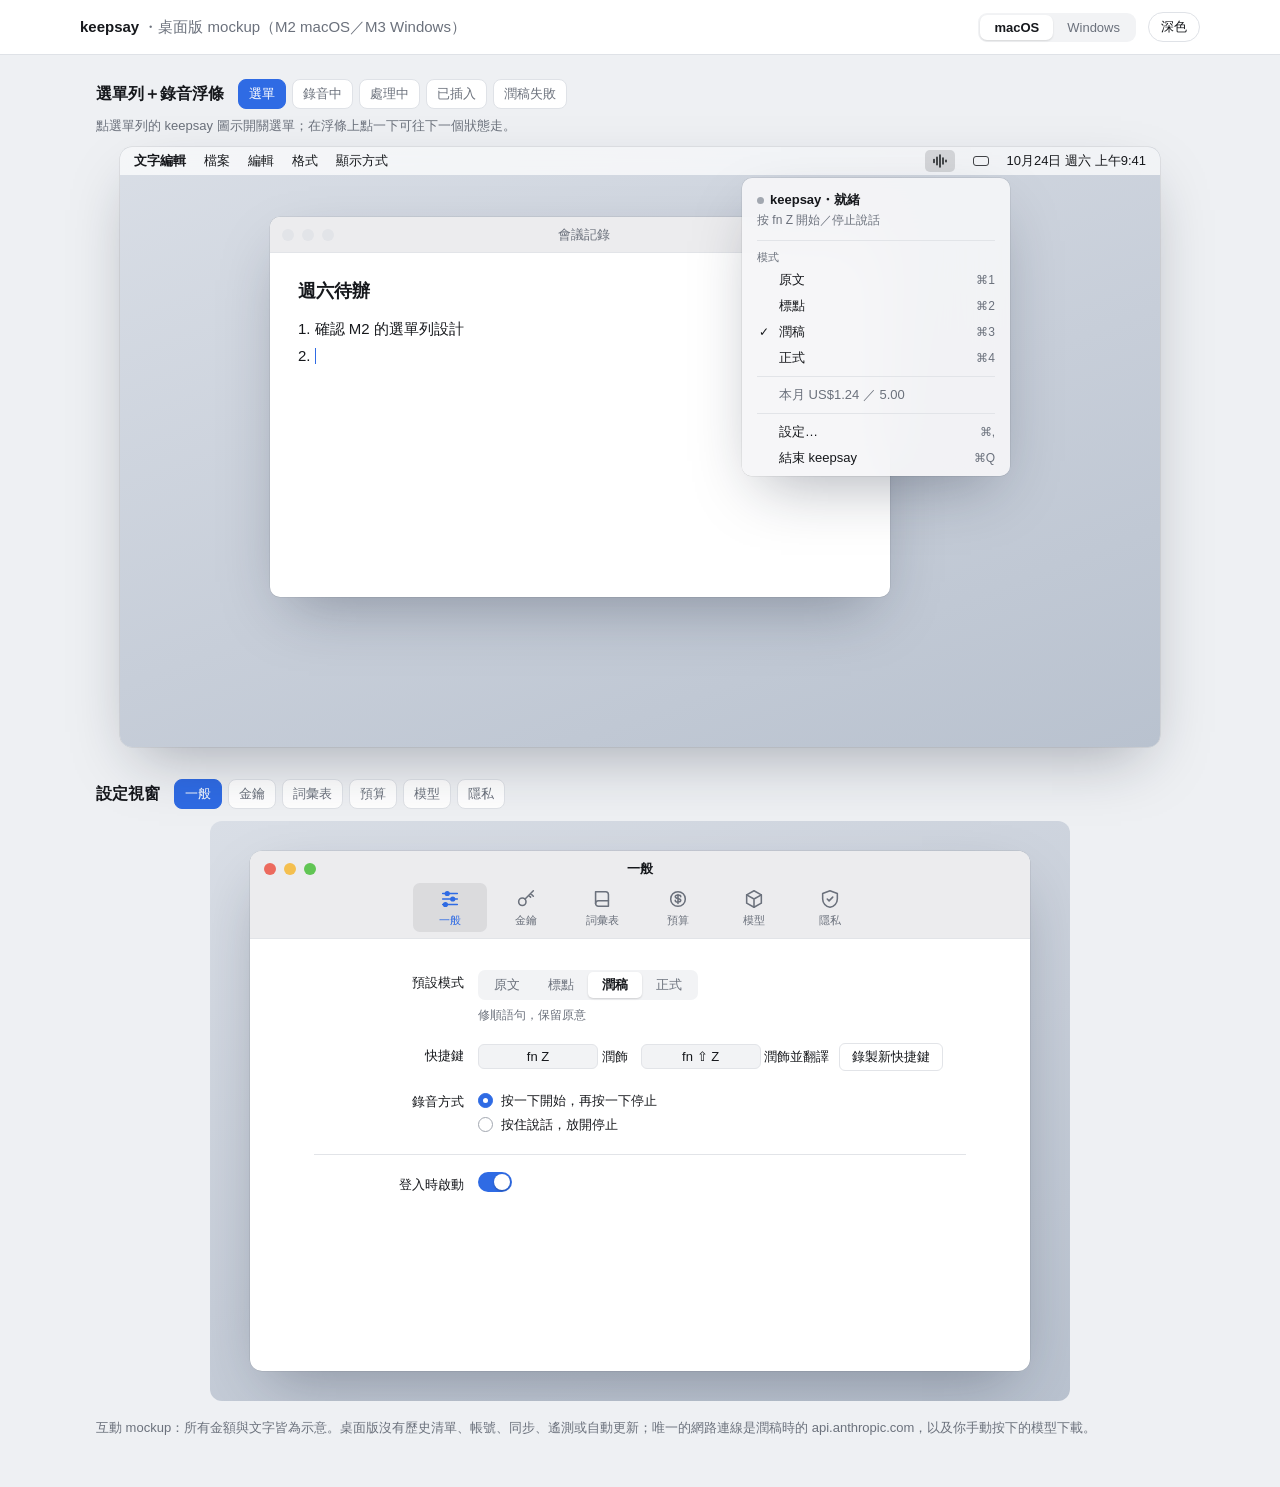
==== commit 10fa5ab0: "docs: decide license, domain identifiers, and default hotkeys (spec v0.3) - License: Apache-2.0. Rep" ====
--- a/docs/mockups/desktop.html
+++ b/docs/mockups/desktop.html
@@ -451,7 +451,7 @@
     ],
     mic: true, ax: false, macEdit: false
   };
-  var SHORT = { mac: '⌥Space', win: 'Ctrl+Alt+Space' };
+  var SHORT = { mac: 'fn Z', win: 'Alt+Shift+Z' };
   var RAW = '明天下午三點跟 kevin 開會 討論 keep say 的 ios 鍵盤擴充 嗯 記得先準備 test flight 的版本';
   var POL = '明天下午三點跟 Kevin 開會，討論 keepsay 的 iOS 鍵盤擴充，記得先準備 TestFlight 的版本。';
   function modeName(m) { return MODES.filter(function (x) { return x[0] === m; })[0][1]; }
@@ -593,7 +593,7 @@
   function macPane(id) {
     if (id === 'general') return '' +
       row('預設模式', seg('data-setmode') + '<div class="help">' + MODE_DESC[S.mode] + '</div>') +
-      row('快捷鍵', '<span class="keycap">⌥ Space</span> <button class="btn" style="margin-left:6px">錄製新快捷鍵</button>') +
+      row('快捷鍵', '<span class="keycap">fn Z</span> 潤飾　<span class="keycap">fn ⇧ Z</span> 潤飾並翻譯 <button class="btn" style="margin-left:6px">錄製新快捷鍵</button>') +
       row('錄音方式', radio('toggle', true, '按一下開始，再按一下停止') + radio('toggle', false, '按住說話，放開停止')) +
       '<div class="hr"></div>' +
       row('登入時啟動', '<button class="tgl on" data-tgl></button>');
@@ -658,7 +658,7 @@
     var name = PANES.filter(function (x) { return x[0] === id; })[0][1];
     var h = '<h3>' + name + (id === 'key' ? '' : '') + '</h3>';
     if (id === 'general') h += card('預設模式', MODE_DESC[S.mode], seg('data-setmode')) +
-      card('快捷鍵', '開始／停止錄音', '<span class="keycap">Ctrl + Alt + Space</span>') +
+      card('快捷鍵', '潤飾／潤飾並翻譯', '<span class="keycap">Alt + Shift + Z</span> <span class="keycap">Alt + Shift + X</span>') +
       cardCol('錄音方式', radio('toggle', true, '按一下開始，再按一下停止') + radio('toggle', false, '按住說話，放開停止')) +
       card('登入時啟動', '', '<button class="tgl on" data-tgl></button>');
     if (id === 'key') {
